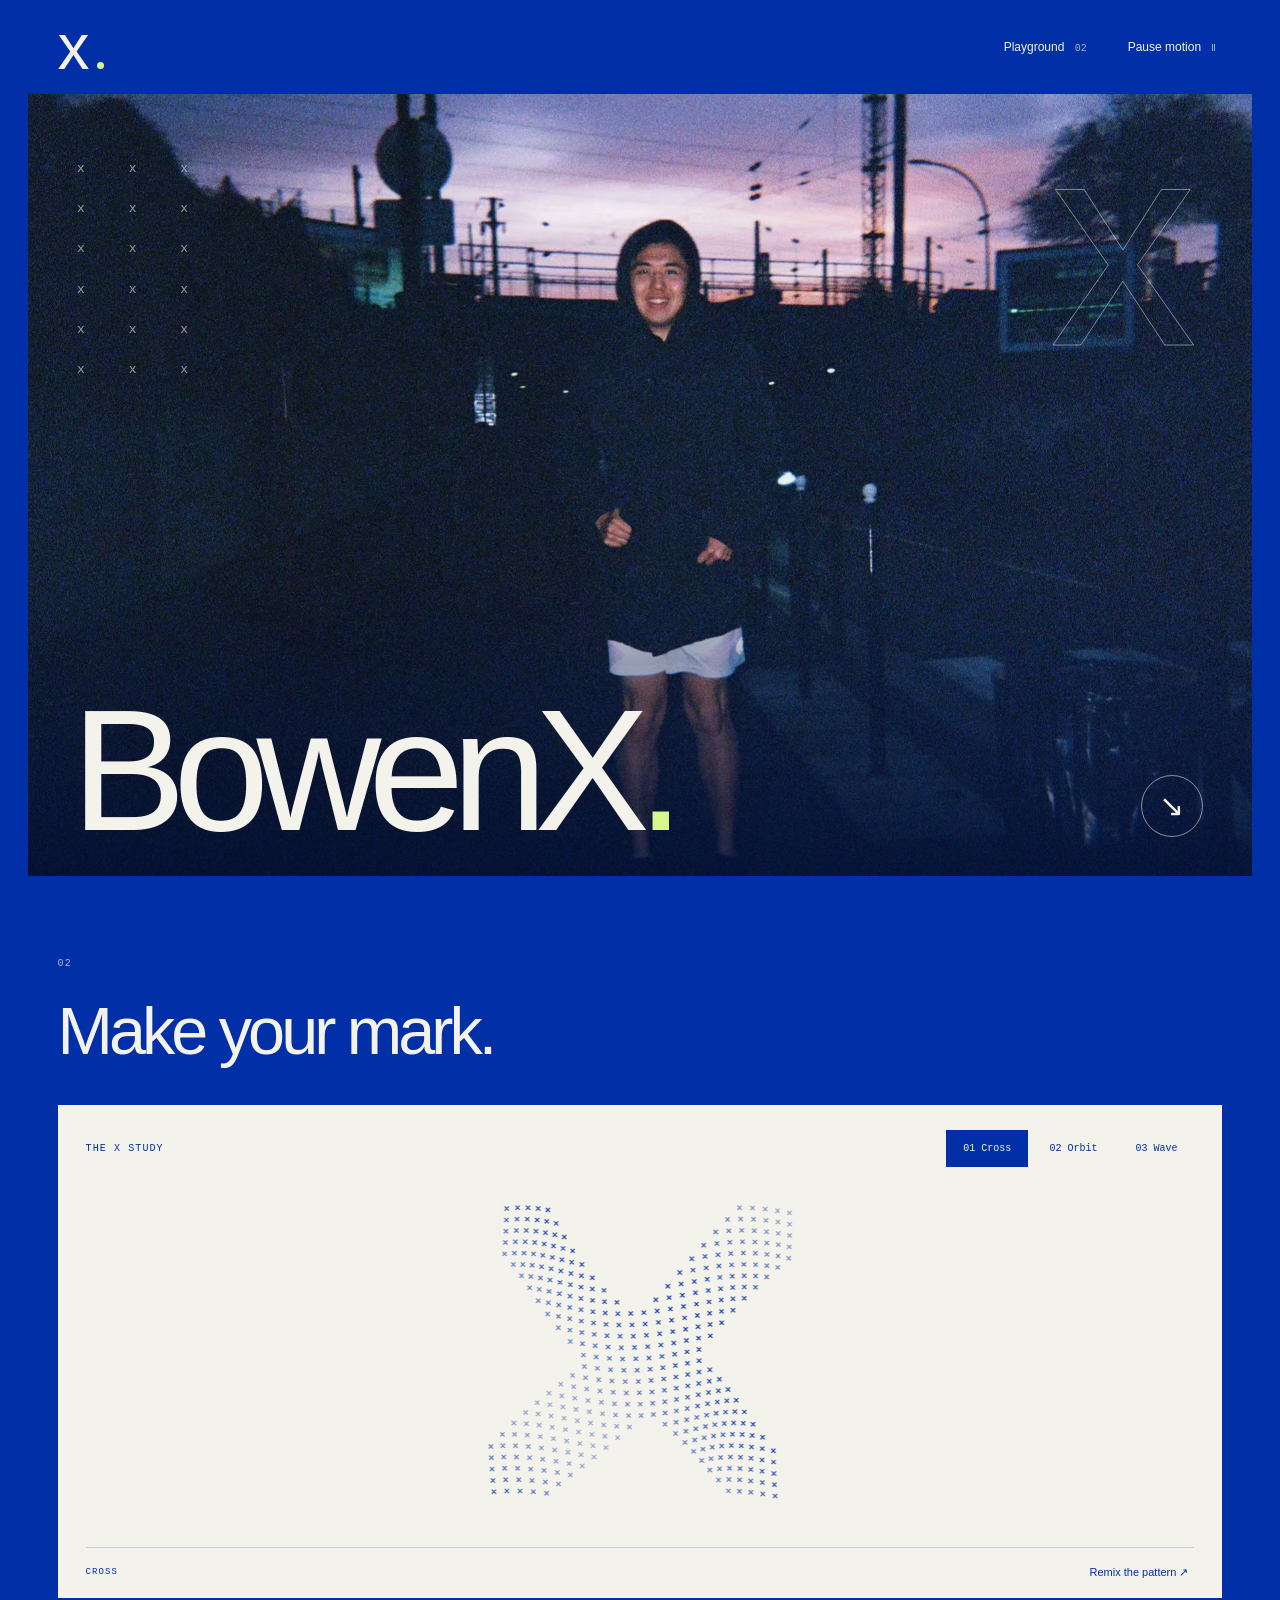
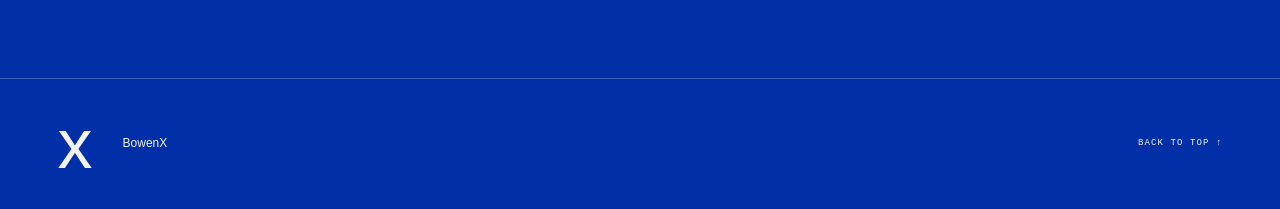
==== index.html @ 971227ba "Migrate portrait and playground to GitHub Pages" ====
<!doctype html>
<html lang="en"><head><meta charset="utf-8"><meta name="viewport" content="width=device-width,initial-scale=1"><meta name="theme-color" content="#002fa7"><meta name="description" content="BowenX — an interactive personal showcase in Klein blue."><title>BowenX — A personal space</title><link rel="icon" href="data:image/svg+xml,%3Csvg xmlns='http://www.w3.org/2000/svg' viewBox='0 0 64 64'%3E%3Crect width='64' height='64' fill='%23002fa7'/%3E%3Ctext x='15' y='48' font-size='58' fill='white'%3Ex%3C/text%3E%3C/svg%3E"><link rel="stylesheet" href="style.css"></head>
<body><a class="skip" href="#main">Skip to content</a><header><a class="logo" href="#" aria-label="x home">x<span class="dot"></span></a><nav aria-label="Main navigation"><a href="#play">Playground <span>02</span></a><button id="motion" aria-pressed="false">Pause motion <span>Ⅱ</span></button></nav></header>
<main id="main"><section class="hero" aria-labelledby="profile-title">
  <div class="portrait-stage">
    <img class="portrait" src="assets/bowen-portrait.jpg" alt="Bowen standing outdoors beneath a dusk sky" width="1864" height="1280" fetchpriority="high">
    <div class="photo-shade" aria-hidden="true"></div>
    <div class="photo-marks" aria-hidden="true">x x x<br>x x x<br>x x x<br>x x x<br>x x x<br>x x x</div>
    <span class="photo-signature" aria-hidden="true">x</span>
    <div class="hero-copy"><h1 id="profile-title">Bowen<span>X</span><span class="period">.</span></h1></div>
    <a class="portrait-next" href="#play" aria-label="Explore the playground">↘</a>
  </div>
</section>

<section id="play" class="play"><div class="play-heading"><div><p class="section-label">02</p><h2>Make your mark.</h2></div></div><div class="lab"><div class="lab-top"><span>THE X STUDY</span><div class="modes" role="group" aria-label="Artwork arrangement"><button class="active" data-mode="cross" aria-pressed="true">01 Cross</button><button data-mode="orbit" aria-pressed="false">02 Orbit</button><button data-mode="wave" aria-pressed="false">03 Wave</button></div></div><canvas id="study" tabindex="0" aria-label="Interactive x artwork. Use the Cross, Orbit, and Wave buttons to change its arrangement."></canvas><div class="lab-bottom"><span id="mode-caption" aria-live="polite">CROSS</span><button id="shuffle">Remix the pattern ↗</button></div></div></section>
<footer><a href="#" class="footer-x" aria-label="Back to top">x</a><div>BowenX</div><a href="#">BACK TO TOP ↑</a></footer></main><script src="app.js"></script></body></html>
---- style.css ----
:root{--blue:#002fa7;--white:#f3f2eb;--line:rgba(243,242,235,.25)}*{box-sizing:border-box}html{scroll-behavior:smooth;scroll-padding-top:24px}body{margin:0;background:var(--blue);color:var(--white);font-family:Arial,Helvetica,sans-serif;-webkit-font-smoothing:antialiased}a{color:inherit;text-decoration:none}button{font:inherit;color:inherit;cursor:pointer;background:none;border:0}a,button{-webkit-tap-highlight-color:transparent}a:focus-visible,button:focus-visible,canvas:focus-visible{outline:2px solid #e7ff82;outline-offset:6px}.skip{position:fixed;top:-60px;left:20px;background:var(--white);color:var(--blue);padding:12px;z-index:5}.skip:focus{top:12px}header{height:94px;display:flex;align-items:center;margin:0 4.5%;gap:55px}.logo{font-size:64px;letter-spacing:-8px;line-height:1;display:flex;align-items:baseline}.dot{width:7px;height:7px;background:#d7f68c;border-radius:50%;margin-left:15px}nav{margin-left:auto;display:flex;align-items:center;gap:35px;font-size:12px}nav span{font:10px monospace;opacity:.65;margin-left:7px}nav a:hover{opacity:.6}.hero{padding:0 2.2%}.portrait-stage{isolation:isolate;position:relative;height:clamp(580px,calc(100svh - 118px),920px);overflow:hidden;background:#101a36}.portrait{display:block;width:100%;height:100%;object-fit:cover;object-position:50% 42%;transform:scale(1.025);will-change:transform;transition:transform 1.2s cubic-bezier(.2,.7,.3,1)}.photo-shade{position:absolute;inset:0;background:linear-gradient(180deg,rgba(0,47,167,.04) 40%,rgba(0,15,62,.08) 60%,rgba(0,13,52,.76) 100%);pointer-events:none}.hero-copy{position:absolute;z-index:2;left:3.5%;bottom:4%;pointer-events:none}h1{font-size:clamp(90px,13.5vw,215px);line-height:.85;letter-spacing:-.075em;font-weight:400;margin:0}.period{color:#d7f68c}.photo-marks{position:absolute;left:4%;top:7%;font:13px/3.1 'Courier New',monospace;letter-spacing:18px;opacity:.6;pointer-events:none}.photo-signature{position:absolute;right:4.5%;top:5%;font:400 clamp(140px,23vw,340px)/.75 Arial,sans-serif;-webkit-text-stroke:1px rgba(243,242,235,.48);color:transparent;pointer-events:none}.portrait-next{position:absolute;z-index:3;right:4%;bottom:5%;width:62px;height:62px;border:1px solid rgba(243,242,235,.55);border-radius:50%;display:grid;place-items:center;font-size:30px;transition:.25s}.portrait-next:hover{background:var(--white);color:var(--blue);transform:rotate(45deg)}.section-label,.lab-top,.lab-bottom,footer>a:last-child{font:10px/1.5 'Courier New',monospace;letter-spacing:1.1px}.section-label{opacity:.7}.about{margin:0 4.5%;padding:30px 0;display:grid;grid-template-columns:1fr 1fr;border-bottom:1px solid var(--line);gap:40px;align-items:center}.signature-copy .section-label{margin:0 0 30px}h2{font-size:clamp(44px,5.2vw,78px);font-weight:400;letter-spacing:-.06em;margin:0}.outlined{-webkit-text-stroke:1px var(--white);color:transparent;font-size:1.4em}#field{display:block;width:100%;height:440px}.play{padding:80px 4.5%}.play-heading{margin-bottom:36px}.play-heading .section-label{margin:0 0 22px}.lab{background:var(--white);color:var(--blue);padding:25px 28px 18px}.lab-top,.lab-bottom{display:flex;align-items:center;justify-content:space-between}.modes{display:flex;gap:4px}.modes button{padding:10px 16px;border:1px solid transparent;transition:.2s}.modes button:hover{border-color:var(--blue)}.modes button.active{background:var(--blue);color:var(--white)}#study{display:block;width:100%;height:380px}.lab-bottom{border-top:1px solid #002fa730;padding-top:17px;font-size:9px}.lab-bottom button{font:11px Arial,sans-serif}footer{padding:30px 4.5%;display:flex;align-items:center;gap:30px;border-top:1px solid var(--line)}.footer-x{font-size:70px;line-height:1}footer div{font-size:12px;line-height:1.8}footer>a:last-child{margin-left:auto;font-size:9px}@media(min-width:1800px){body{max-width:2000px;margin:auto}}@media(max-width:760px){header{height:78px;gap:18px}.logo{font-size:48px}nav{gap:18px;font-size:11px}nav span{display:none}.hero{padding:0 3%}.portrait-stage{height:calc(100svh - 98px);min-height:530px;max-height:850px}.portrait{object-position:52% 42%}.hero-copy{left:5%;bottom:6%}h1{font-size:clamp(64px,18vw,125px)}.photo-marks{font-size:9px;letter-spacing:9px;line-height:2.9;left:6%;top:6%}.photo-signature{font-size:150px;right:5%;top:5%}.portrait-next{width:42px;height:42px;font-size:22px;right:5%;bottom:22%}.about{grid-template-columns:1fr;gap:0;padding:60px 0 30px}.signature-copy .section-label{margin-bottom:14px}#field{height:330px}.play{padding:55px 4.5%}.lab{padding:16px}.lab-top{display:block}.modes{margin-top:15px}.modes button{padding:8px 12px;font-size:9px}#study{height:300px}.lab-bottom{font-size:8px;gap:12px}footer{gap:20px}footer div{font-size:10px}footer>a:last-child{font-size:8px}}@media(prefers-reduced-motion:reduce){html{scroll-behavior:auto}*{transition:none!important}.portrait{will-change:auto;transform:none}}
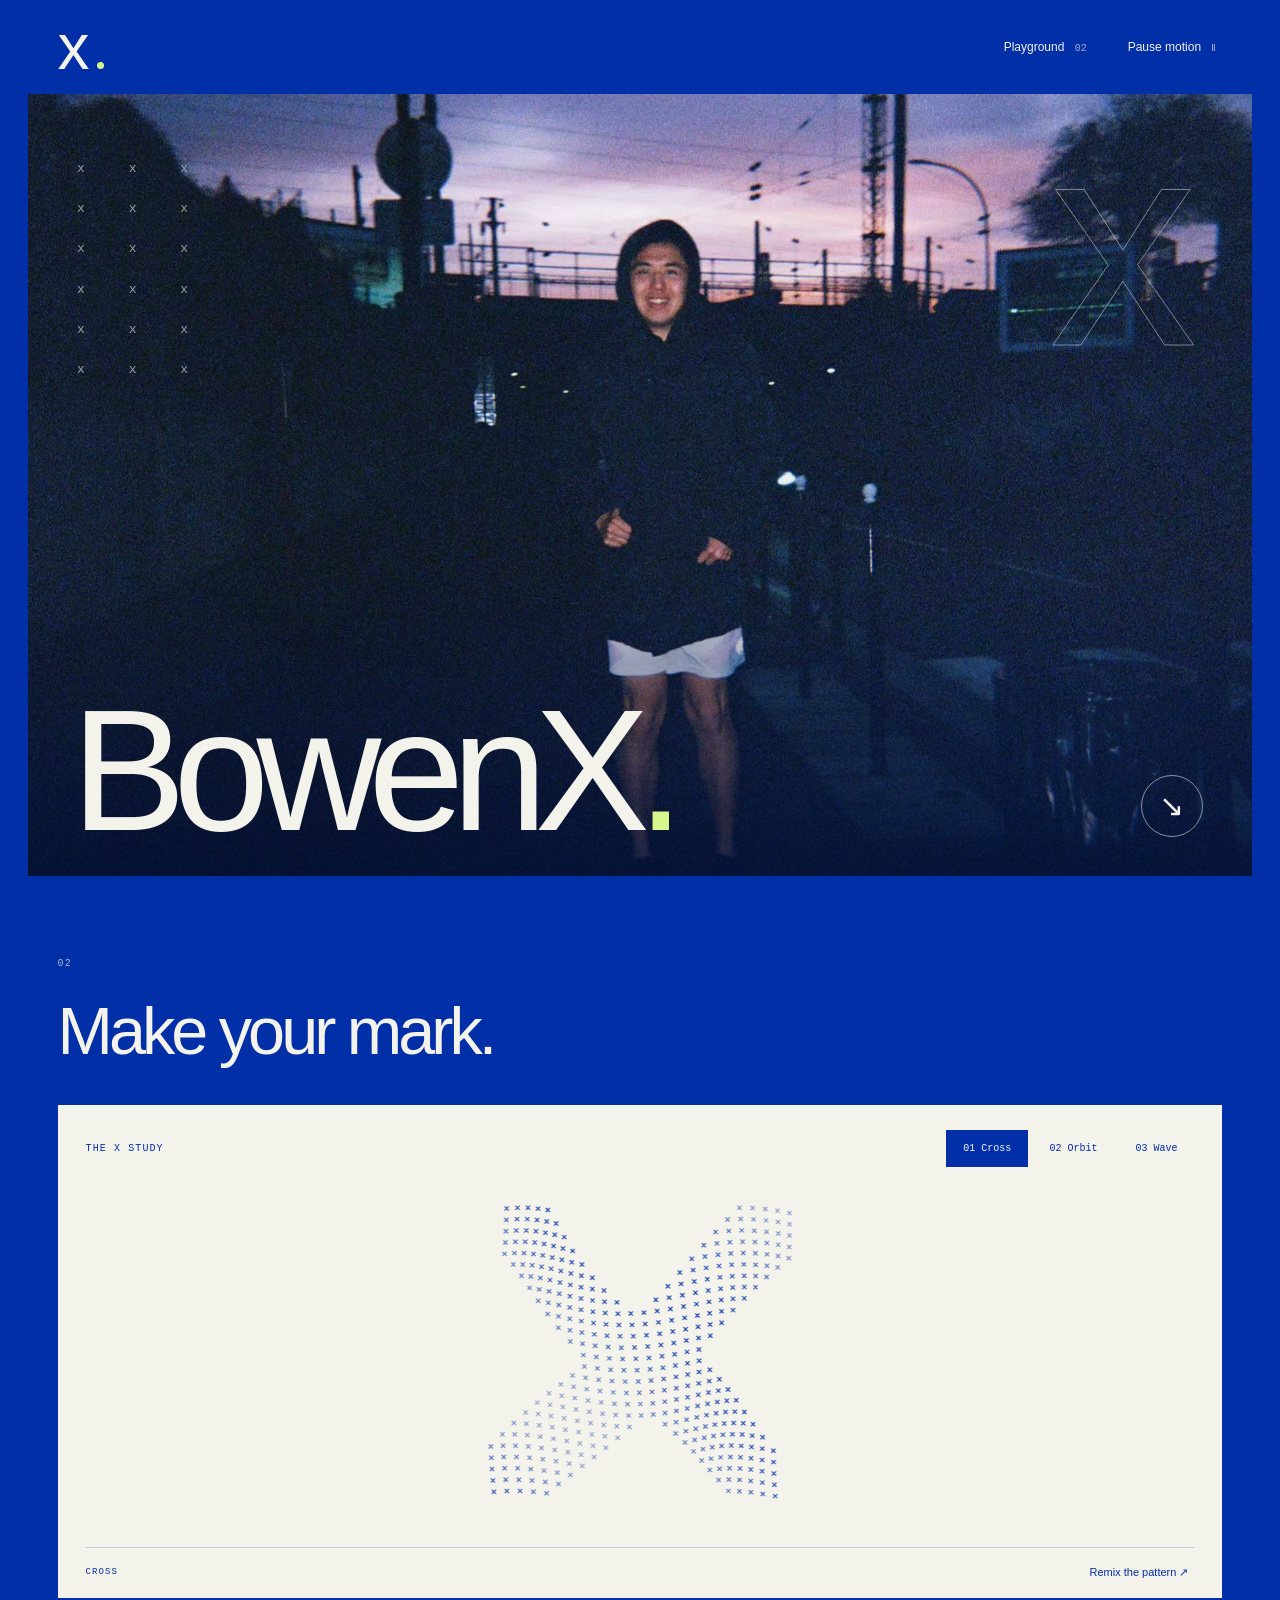
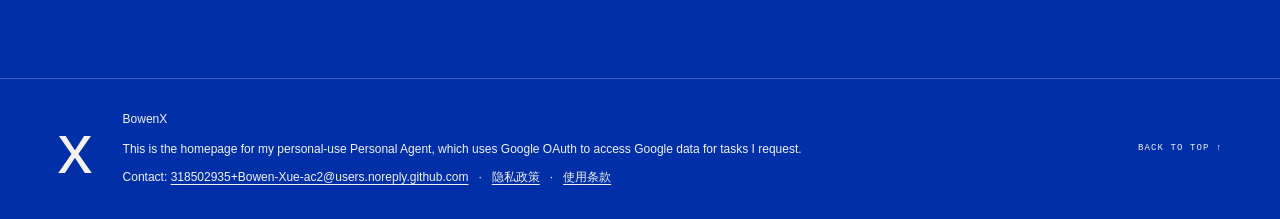
==== commit c09c6702: "Add Personal Agent privacy, terms, and homepage contact links" ====
--- a/index.html
+++ b/index.html
@@ -13,4 +13,4 @@
 </section>
 
 <section id="play" class="play"><div class="play-heading"><div><p class="section-label">02</p><h2>Make your mark.</h2></div></div><div class="lab"><div class="lab-top"><span>THE X STUDY</span><div class="modes" role="group" aria-label="Artwork arrangement"><button class="active" data-mode="cross" aria-pressed="true">01 Cross</button><button data-mode="orbit" aria-pressed="false">02 Orbit</button><button data-mode="wave" aria-pressed="false">03 Wave</button></div></div><canvas id="study" tabindex="0" aria-label="Interactive x artwork. Use the Cross, Orbit, and Wave buttons to change its arrangement."></canvas><div class="lab-bottom"><span id="mode-caption" aria-live="polite">CROSS</span><button id="shuffle">Remix the pattern ↗</button></div></div></section>
-<footer><a href="#" class="footer-x" aria-label="Back to top">x</a><div>BowenX</div><a href="#">BACK TO TOP ↑</a></footer></main><script src="app.js"></script></body></html>
+<footer><a href="#" class="footer-x" aria-label="Back to top">x</a><div class="footer-info"><div>BowenX</div><p class="agent-note">This is the homepage for my personal-use Personal Agent, which uses Google OAuth to access Google data for tasks I request.</p><nav class="footer-links" aria-label="Contact and policies"><span>Contact: <a href="mailto:318502935+Bowen-Xue-ac2@users.noreply.github.com">318502935+Bowen-Xue-ac2@users.noreply.github.com</a></span><span aria-hidden="true">·</span><a href="privacy.html" lang="zh-CN">隐私政策</a><span aria-hidden="true">·</span><a href="terms.html" lang="zh-CN">使用条款</a></nav></div><a href="#">BACK TO TOP ↑</a></footer></main><script src="app.js"></script></body></html>
--- a/style.css
+++ b/style.css
@@ -1 +1,5 @@
 :root{--blue:#002fa7;--white:#f3f2eb;--line:rgba(243,242,235,.25)}*{box-sizing:border-box}html{scroll-behavior:smooth;scroll-padding-top:24px}body{margin:0;background:var(--blue);color:var(--white);font-family:Arial,Helvetica,sans-serif;-webkit-font-smoothing:antialiased}a{color:inherit;text-decoration:none}button{font:inherit;color:inherit;cursor:pointer;background:none;border:0}a,button{-webkit-tap-highlight-color:transparent}a:focus-visible,button:focus-visible,canvas:focus-visible{outline:2px solid #e7ff82;outline-offset:6px}.skip{position:fixed;top:-60px;left:20px;background:var(--white);color:var(--blue);padding:12px;z-index:5}.skip:focus{top:12px}header{height:94px;display:flex;align-items:center;margin:0 4.5%;gap:55px}.logo{font-size:64px;letter-spacing:-8px;line-height:1;display:flex;align-items:baseline}.dot{width:7px;height:7px;background:#d7f68c;border-radius:50%;margin-left:15px}nav{margin-left:auto;display:flex;align-items:center;gap:35px;font-size:12px}nav span{font:10px monospace;opacity:.65;margin-left:7px}nav a:hover{opacity:.6}.hero{padding:0 2.2%}.portrait-stage{isolation:isolate;position:relative;height:clamp(580px,calc(100svh - 118px),920px);overflow:hidden;background:#101a36}.portrait{display:block;width:100%;height:100%;object-fit:cover;object-position:50% 42%;transform:scale(1.025);will-change:transform;transition:transform 1.2s cubic-bezier(.2,.7,.3,1)}.photo-shade{position:absolute;inset:0;background:linear-gradient(180deg,rgba(0,47,167,.04) 40%,rgba(0,15,62,.08) 60%,rgba(0,13,52,.76) 100%);pointer-events:none}.hero-copy{position:absolute;z-index:2;left:3.5%;bottom:4%;pointer-events:none}h1{font-size:clamp(90px,13.5vw,215px);line-height:.85;letter-spacing:-.075em;font-weight:400;margin:0}.period{color:#d7f68c}.photo-marks{position:absolute;left:4%;top:7%;font:13px/3.1 'Courier New',monospace;letter-spacing:18px;opacity:.6;pointer-events:none}.photo-signature{position:absolute;right:4.5%;top:5%;font:400 clamp(140px,23vw,340px)/.75 Arial,sans-serif;-webkit-text-stroke:1px rgba(243,242,235,.48);color:transparent;pointer-events:none}.portrait-next{position:absolute;z-index:3;right:4%;bottom:5%;width:62px;height:62px;border:1px solid rgba(243,242,235,.55);border-radius:50%;display:grid;place-items:center;font-size:30px;transition:.25s}.portrait-next:hover{background:var(--white);color:var(--blue);transform:rotate(45deg)}.section-label,.lab-top,.lab-bottom,footer>a:last-child{font:10px/1.5 'Courier New',monospace;letter-spacing:1.1px}.section-label{opacity:.7}.about{margin:0 4.5%;padding:30px 0;display:grid;grid-template-columns:1fr 1fr;border-bottom:1px solid var(--line);gap:40px;align-items:center}.signature-copy .section-label{margin:0 0 30px}h2{font-size:clamp(44px,5.2vw,78px);font-weight:400;letter-spacing:-.06em;margin:0}.outlined{-webkit-text-stroke:1px var(--white);color:transparent;font-size:1.4em}#field{display:block;width:100%;height:440px}.play{padding:80px 4.5%}.play-heading{margin-bottom:36px}.play-heading .section-label{margin:0 0 22px}.lab{background:var(--white);color:var(--blue);padding:25px 28px 18px}.lab-top,.lab-bottom{display:flex;align-items:center;justify-content:space-between}.modes{display:flex;gap:4px}.modes button{padding:10px 16px;border:1px solid transparent;transition:.2s}.modes button:hover{border-color:var(--blue)}.modes button.active{background:var(--blue);color:var(--white)}#study{display:block;width:100%;height:380px}.lab-bottom{border-top:1px solid #002fa730;padding-top:17px;font-size:9px}.lab-bottom button{font:11px Arial,sans-serif}footer{padding:30px 4.5%;display:flex;align-items:center;gap:30px;border-top:1px solid var(--line)}.footer-x{font-size:70px;line-height:1}footer div{font-size:12px;line-height:1.8}footer>a:last-child{margin-left:auto;font-size:9px}@media(min-width:1800px){body{max-width:2000px;margin:auto}}@media(max-width:760px){header{height:78px;gap:18px}.logo{font-size:48px}nav{gap:18px;font-size:11px}nav span{display:none}.hero{padding:0 3%}.portrait-stage{height:calc(100svh - 98px);min-height:530px;max-height:850px}.portrait{object-position:52% 42%}.hero-copy{left:5%;bottom:6%}h1{font-size:clamp(64px,18vw,125px)}.photo-marks{font-size:9px;letter-spacing:9px;line-height:2.9;left:6%;top:6%}.photo-signature{font-size:150px;right:5%;top:5%}.portrait-next{width:42px;height:42px;font-size:22px;right:5%;bottom:22%}.about{grid-template-columns:1fr;gap:0;padding:60px 0 30px}.signature-copy .section-label{margin-bottom:14px}#field{height:330px}.play{padding:55px 4.5%}.lab{padding:16px}.lab-top{display:block}.modes{margin-top:15px}.modes button{padding:8px 12px;font-size:9px}#study{height:300px}.lab-bottom{font-size:8px;gap:12px}footer{gap:20px}footer div{font-size:10px}footer>a:last-child{font-size:8px}}@media(prefers-reduced-motion:reduce){html{scroll-behavior:auto}*{transition:none!important}.portrait{will-change:auto;transform:none}}
+
+/* Personal Agent information and policy pages. */
+.footer-info{flex:1;min-width:0}.agent-note{max-width:680px;margin:8px 0;font-size:12px;line-height:1.7}.footer-links{margin:8px 0 0;justify-content:flex-start;flex-wrap:wrap;gap:4px 10px;font-size:12px;line-height:1.8}.footer-links span{margin:0;font:inherit;opacity:1}.footer-links a{overflow-wrap:anywhere;text-decoration:underline;text-underline-offset:3px}.footer-links a:hover{opacity:.8}footer>a:last-child{flex-shrink:0}.policy-page{min-height:100svh;display:flex;flex-direction:column}.policy-main{flex:1;padding:70px 4.5% 100px}.policy-content{width:100%;max-width:820px;margin:0 auto}.policy-content .section-label{margin:0 0 28px}.policy-content h1{font-size:clamp(40px,6vw,72px);line-height:1.2;letter-spacing:-.04em}.policy-copy{font-size:18px;line-height:2;margin:38px 0 0;overflow-wrap:anywhere}.policy-contact{font-size:16px;line-height:1.9;margin:24px 0 0}.policy-contact a{text-decoration:underline;text-underline-offset:4px;overflow-wrap:anywhere}
+@media(max-width:760px){footer{flex-wrap:wrap;align-items:flex-start;gap:18px}.footer-info{flex-basis:calc(100% - 65px)}.agent-note,.footer-links{font-size:11px}.footer-links span{display:inline}.policy-main{padding:50px 6% 70px}.policy-copy{font-size:16px;line-height:1.95;margin-top:28px}.policy-contact{font-size:14px}.policy-content .section-label{font-size:9px;letter-spacing:1px}}
